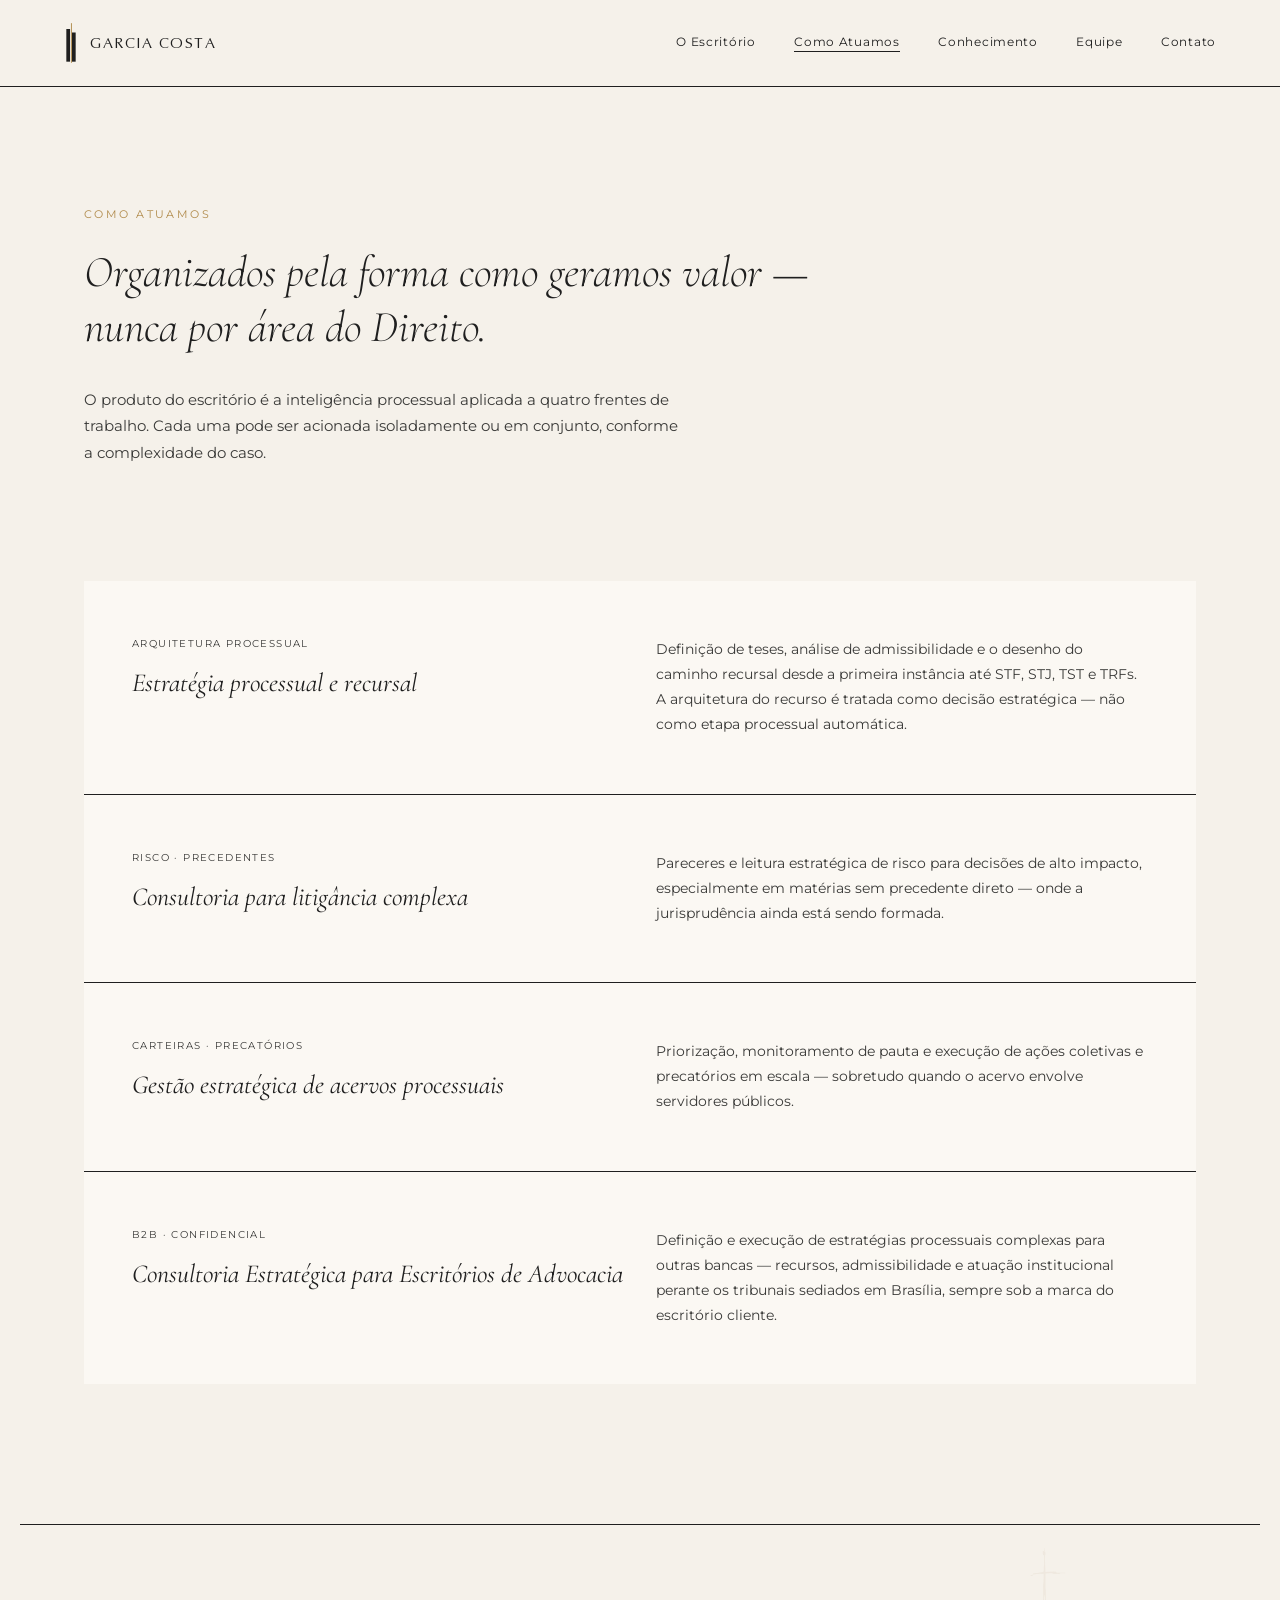
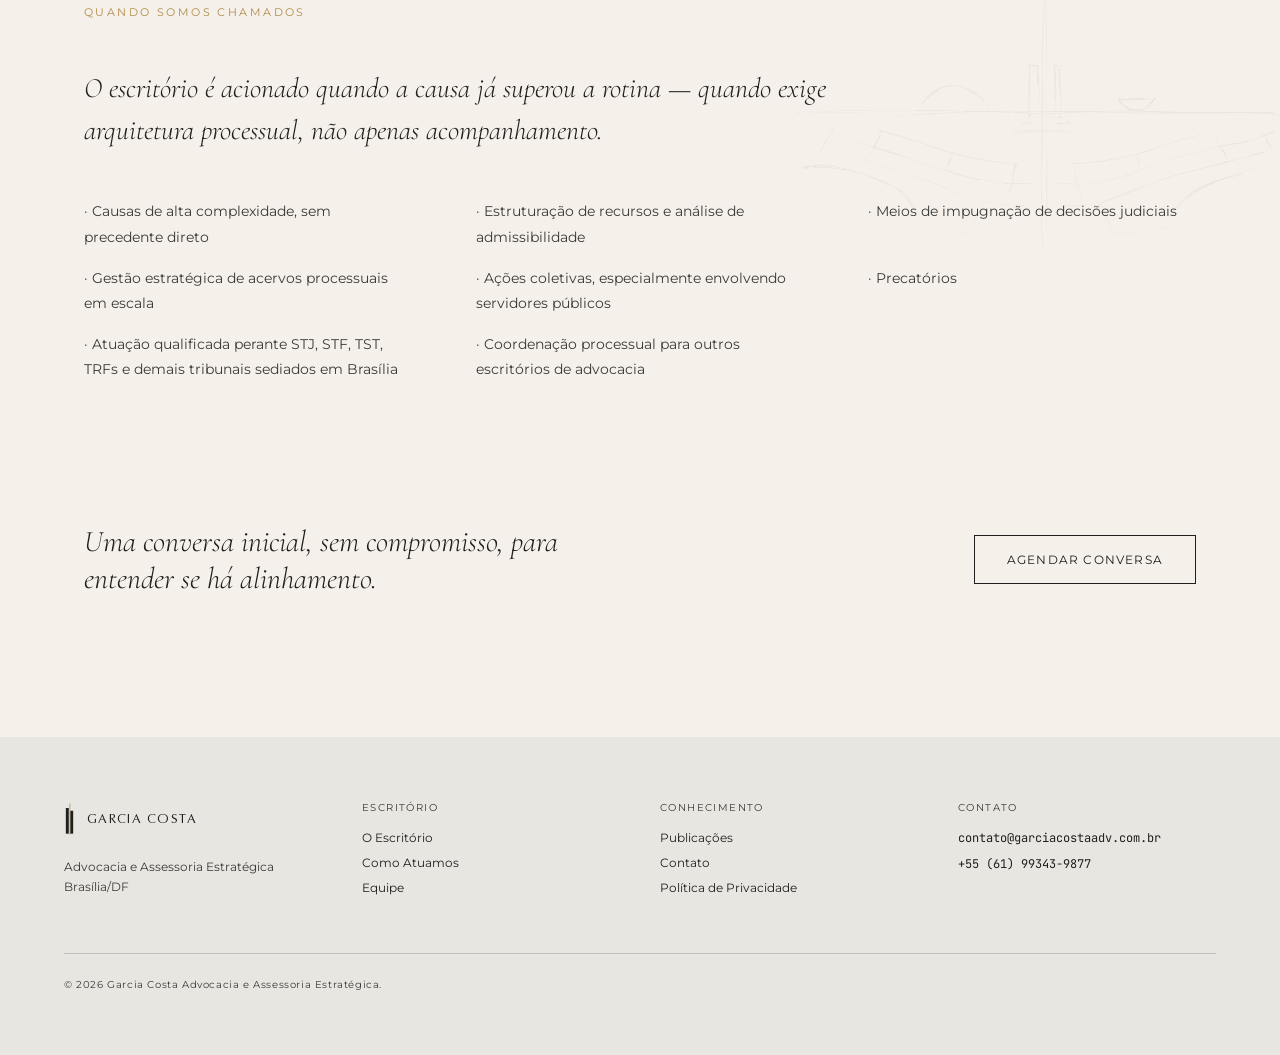
==== como-atuamos.html @ 724e0281 "Add files via upload Publica website institucional v1.1" ====
<!DOCTYPE html>
<html lang="pt-BR">
<head>
<meta charset="utf-8">
<meta name="viewport" content="width=device-width, initial-scale=1">
<title>Como Atuamos — Garcia Costa</title>
<meta name="description" content="Arquitetura processual, consultoria para litigância complexa, gestão de acervos e consultoria estratégica para escritórios de advocacia.">
<!-- Config central: /assets/js/site-config.js — domínio, e-mail, telefone e og:image devem espelhar exatamente os valores ali definidos. -->
<link rel="canonical" href="https://www.garciacosta.adv.br/como-atuamos">
<meta property="og:type" content="website">
<meta property="og:locale" content="pt_BR">
<meta property="og:site_name" content="Garcia Costa — Advocacia e Assessoria Estratégica">
<meta property="og:title" content="Como Atuamos — Garcia Costa">
<meta property="og:description" content="Arquitetura processual, consultoria para litigância complexa, gestão de acervos e consultoria estratégica para escritórios de advocacia.">
<meta property="og:url" content="https://www.garciacosta.adv.br/como-atuamos">
<!-- [INSERIR DADO REAL] og:image — adicionar /assets/images/og-image.jpg (1200x630) quando a fotografia institucional estiver disponível -->
<meta name="twitter:card" content="summary_large_image">
<link rel="icon" href="/favicon.ico" sizes="any">
<link rel="icon" type="image/svg+xml" href="/assets/images/favicon.svg">
<link rel="manifest" href="/manifest.webmanifest">
<link rel="preconnect" href="https://fonts.googleapis.com">
<link rel="preconnect" href="https://fonts.gstatic.com" crossorigin>
<link href="https://fonts.googleapis.com/css2?family=Cormorant+Garamond:ital,wght@0,300;0,400;1,300;1,400&family=Montserrat:wght@300;400;500;600&family=JetBrains+Mono:wght@400&display=swap" rel="stylesheet">
<link rel="stylesheet" href="/assets/css/style.css">

</head>
<body>
  <a href="#main-content" class="skip-link">Pular para o conteúdo</a>
  <header class="site-header">
    <a href="/index.html" class="brand">
      <svg viewBox="70 5 60 190" class="brand-mark" aria-hidden="true"><rect x="80" y="40" width="16" height="140" fill="#1F1F1F"></rect><rect x="104" y="55" width="16" height="125" fill="#1F1F1F"></rect><line x1="102" y1="15" x2="102" y2="185" stroke="#B08A4A" stroke-width="4"></line></svg>
      <span class="brand-word">GARCIA COSTA</span>
    </a>
    <nav class="site-nav" aria-label="Navegação principal">
      <a href="/o-escritorio.html">O Escritório</a>
      <a href="/como-atuamos.html" aria-current="page" class="is-active">Como Atuamos</a>
      <a href="/conhecimento.html">Conhecimento</a>
      <a href="/equipe.html">Equipe</a>
      <a href="/contato.html">Contato</a>
    </nav>
    <button type="button" class="nav-toggle" aria-label="Abrir menu de navegação" aria-expanded="false" aria-controls="mobile-nav">
      <span class="nav-toggle-bar"></span>
    </button>
  </header>
  <nav id="mobile-nav" class="site-nav-mobile" aria-label="Navegação principal (móvel)">
    <a href="/o-escritorio.html">O Escritório</a>
    <a href="/como-atuamos.html" aria-current="page">Como Atuamos</a>
    <a href="/conhecimento.html">Conhecimento</a>
    <a href="/equipe.html">Equipe</a>
    <a href="/contato.html">Contato</a>
  </nav>
  <main id="main-content">

  <section class="wrap" style="padding-top:clamp(72px,14vw,120px); padding-bottom:clamp(48px,10vw,100px);">
    <div class="eyebrow">Como Atuamos</div>
    <h1 style="font-style:italic; font-size:clamp(28px,5vw,44px); line-height:1.25; margin-bottom:32px; max-width:760px;">Organizados pela forma como geramos valor — nunca por área do Direito.</h1>
    <p style="font-size:15px; line-height:1.75; max-width:600px;">O produto do escritório é a inteligência processual aplicada a quatro frentes de trabalho. Cada uma pode ser acionada isoladamente ou em conjunto, conforme a complexidade do caso.</p>
  </section>

  <section class="wrap" style="padding-bottom:clamp(64px,12vw,140px);">
    <div style="display:flex; flex-direction:column; gap:1px; background:#1F1F1F;">
      <div style="background:#FBF8F3; padding:clamp(32px,6vw,56px) clamp(24px,5vw,48px); display:grid; grid-template-columns:repeat(auto-fit,minmax(220px,1fr)); gap:32px;">
        <div>
          <div style="font-size:10px; letter-spacing:0.14em; text-transform:uppercase; color:#3A3A38; margin-bottom:16px;">Arquitetura processual</div>
          <div style="font-family:'Cormorant Garamond',serif; font-style:italic; font-size:26px; line-height:1.3;">Estratégia processual e recursal</div>
        </div>
        <div style="font-size:14px; line-height:1.8; color:#3A3A38;">Definição de teses, análise de admissibilidade e o desenho do caminho recursal desde a primeira instância até STF, STJ, TST e TRFs. A arquitetura do recurso é tratada como decisão estratégica — não como etapa processual automática.</div>
      </div>
      <div style="background:#FBF8F3; padding:clamp(32px,6vw,56px) clamp(24px,5vw,48px); display:grid; grid-template-columns:repeat(auto-fit,minmax(220px,1fr)); gap:32px;">
        <div>
          <div style="font-size:10px; letter-spacing:0.14em; text-transform:uppercase; color:#3A3A38; margin-bottom:16px;">Risco · Precedentes</div>
          <div style="font-family:'Cormorant Garamond',serif; font-style:italic; font-size:26px; line-height:1.3;">Consultoria para litigância complexa</div>
        </div>
        <div style="font-size:14px; line-height:1.8; color:#3A3A38;">Pareceres e leitura estratégica de risco para decisões de alto impacto, especialmente em matérias sem precedente direto — onde a jurisprudência ainda está sendo formada.</div>
      </div>
      <div style="background:#FBF8F3; padding:clamp(32px,6vw,56px) clamp(24px,5vw,48px); display:grid; grid-template-columns:repeat(auto-fit,minmax(220px,1fr)); gap:32px;">
        <div>
          <div style="font-size:10px; letter-spacing:0.14em; text-transform:uppercase; color:#3A3A38; margin-bottom:16px;">Carteiras · Precatórios</div>
          <div style="font-family:'Cormorant Garamond',serif; font-style:italic; font-size:26px; line-height:1.3;">Gestão estratégica de acervos processuais</div>
        </div>
        <div style="font-size:14px; line-height:1.8; color:#3A3A38;">Priorização, monitoramento de pauta e execução de ações coletivas e precatórios em escala — sobretudo quando o acervo envolve servidores públicos.</div>
      </div>
      <div style="background:#FBF8F3; padding:clamp(32px,6vw,56px) clamp(24px,5vw,48px); display:grid; grid-template-columns:repeat(auto-fit,minmax(220px,1fr)); gap:32px;">
        <div>
          <div style="font-size:10px; letter-spacing:0.14em; text-transform:uppercase; color:#3A3A38; margin-bottom:16px;">B2B · Confidencial</div>
          <div style="font-family:'Cormorant Garamond',serif; font-style:italic; font-size:26px; line-height:1.3;">Consultoria Estratégica para Escritórios de Advocacia</div>
        </div>
        <div style="font-size:14px; line-height:1.8; color:#3A3A38;">Definição e execução de estratégias processuais complexas para outras bancas — recursos, admissibilidade e atuação institucional perante os tribunais sediados em Brasília, sempre sob a marca do escritório cliente.</div>
      </div>
    </div>
  </section>

  <section class="wrap rule-top" style="padding-top:80px; padding-bottom:clamp(64px,12vw,140px); position:relative;">
    <img src="/assets/images/croqui-brasilia-original.png" alt="" style="position:absolute; top:-40px; right:-120px; width:640px; max-width:none; opacity:0.06; mix-blend-mode:multiply; pointer-events:none;">
    <div class="eyebrow" style="margin-bottom:48px; position:relative;">Quando somos chamados</div>
    <h2 style="font-style:italic; font-size:clamp(20px,3.5vw,28px); line-height:1.5; margin-bottom:48px; max-width:760px; position:relative;">O escritório é acionado quando a causa já superou a rotina — quando exige arquitetura processual, não apenas acompanhamento.</h2>
    <div style="display:grid; grid-template-columns:repeat(auto-fit,minmax(300px,1fr)); gap:16px clamp(24px,5vw,64px); position:relative; font-size:14px; line-height:1.8; color:#3A3A38;">
      <div>· Causas de alta complexidade, sem precedente direto</div>
      <div>· Estruturação de recursos e análise de admissibilidade</div>
      <div>· Meios de impugnação de decisões judiciais</div>
      <div>· Gestão estratégica de acervos processuais em escala</div>
      <div>· Ações coletivas, especialmente envolvendo servidores públicos</div>
      <div>· Precatórios</div>
      <div>· Atuação qualificada perante STJ, STF, TST, TRFs e demais tribunais sediados em Brasília</div>
      <div>· Coordenação processual para outros escritórios de advocacia</div>
    </div>
  </section>

  <section class="wrap" style="padding-bottom:clamp(64px,12vw,140px); display:flex; justify-content:space-between; align-items:center; flex-wrap:wrap; gap:32px;">
    <h2 style="font-style:italic; font-size:clamp(22px,3.5vw,30px); max-width:560px;">Uma conversa inicial, sem compromisso, para entender se há alinhamento.</h2>
    <a href="/contato.html" class="btn">Agendar conversa</a>
  </section>

  </main>
  <footer class="site-footer">
    <div class="footer-grid">
      <div>
        <div class="brand" style="margin-bottom:20px;">
          <svg viewBox="70 5 60 190" class="brand-mark" style="width:11px;height:36px;" aria-hidden="true"><rect x="80" y="40" width="16" height="140" fill="#1F1F1F"></rect><rect x="104" y="55" width="16" height="125" fill="#1F1F1F"></rect><line x1="102" y1="15" x2="102" y2="185" stroke="#B08A4A" stroke-width="4"></line></svg>
          <span class="brand-word" style="font-size:13px;">GARCIA COSTA</span>
        </div>
        <div class="footer-text">Advocacia e Assessoria Estratégica<br>Brasília/DF</div>
      </div>
      <div>
        <div class="footer-heading">Escritório</div>
        <div class="footer-links">
          <a href="/o-escritorio.html">O Escritório</a>
          <a href="/como-atuamos.html">Como Atuamos</a>
          <a href="/equipe.html">Equipe</a>
        </div>
      </div>
      <div>
        <div class="footer-heading">Conhecimento</div>
        <div class="footer-links">
          <a href="/conhecimento.html">Publicações</a>
          <a href="/contato.html">Contato</a>
          <a href="/politica-de-privacidade.html">Política de Privacidade</a>
        </div>
      </div>
      <div>
        <div class="footer-heading">Contato</div>
        <div class="footer-links mono">
          <a href="mailto:contato@garciacosta.adv.br" data-sc="email-href" data-sc-text="email">contato@garciacosta.adv.br</a>
          <a href="tel:+556199999999" data-sc="phone-href" data-sc-text="phoneDisplay">+55 61 9999.9999</a>
        </div>
      </div>
    </div>
    <div class="footer-bottom">© 2026 Garcia Costa Advocacia e Assessoria Estratégica.</div>
  </footer>
  <script src="/assets/js/site-config.js"></script>
  <script src="/assets/js/main.js" defer></script>
</body>
</html>
---- assets/css/style.css ----
/* Garcia Costa — Design System (produção) */
:root {
  --bone:#F5F1EA; --paper:#FBF8F3; --mist:#E8E6E1; --concrete:#BFC1BE;
  --ink-soft:#3A3A38; --graphite:#1F1F1F; --bronze:#B08A4A; --bronze-deep:#8E6E36;
  --max:1240px;
}
@font-face { font-family:"Optima"; src:url("/assets/fonts/Optima-Regular.ttf") format("truetype"); font-weight:400; font-display:swap; }
* { box-sizing:border-box; }
html { -webkit-text-size-adjust:100%; }
body { margin:0; background:var(--bone); color:var(--graphite); font-family:'Montserrat',sans-serif; -webkit-font-smoothing:antialiased; }
h1,h2,h3 { font-family:'Cormorant Garamond',serif; font-weight:300; margin:0; }
p,li { color:var(--ink-soft); }
a { color:var(--graphite); text-decoration:none; }
a:hover { color:var(--bronze); }
a:focus-visible, button:focus-visible, input:focus-visible, textarea:focus-visible {
  outline:2px solid var(--bronze); outline-offset:2px;
}
img { max-width:100%; }
.mono { font-family:'JetBrains Mono',monospace; }
.eyebrow { font-size:11px; letter-spacing:0.22em; text-transform:uppercase; color:var(--bronze); margin-bottom:24px; }

.skip-link {
  position:absolute; left:-9999px; top:0; z-index:100;
  background:var(--graphite); color:var(--bone); padding:12px 20px; font-size:13px;
}
.skip-link:focus { left:12px; top:12px; }

/* Header */
.site-header {
  position:sticky; top:0; z-index:20; background:var(--bone);
  border-bottom:1px solid var(--graphite);
  display:flex; align-items:center; justify-content:space-between;
  padding:20px clamp(20px,6vw,64px);
}
.brand { display:inline-flex; align-items:center; gap:12px; }
.brand-mark { width:14px; height:46px; }
.brand-word { font-family:'Optima','Montserrat',sans-serif; font-size:15px; letter-spacing:0.1em; color:var(--graphite); }
.site-nav { display:flex; gap:clamp(20px,3vw,40px); font-size:12px; letter-spacing:0.06em; }
.site-nav a.is-active { border-bottom:1px solid var(--graphite); padding-bottom:2px; }
.nav-toggle {
  display:none; background:none; border:1px solid var(--graphite); width:40px; height:40px;
  align-items:center; justify-content:center; padding:0; cursor:pointer;
}
.nav-toggle-bar, .nav-toggle-bar::before, .nav-toggle-bar::after {
  content:''; display:block; width:18px; height:1px; background:var(--graphite);
}
.nav-toggle-bar { position:relative; }
.nav-toggle-bar::before { position:absolute; top:-6px; left:0; }
.nav-toggle-bar::after { position:absolute; top:6px; left:0; }
.site-nav-mobile {
  display:none; flex-direction:column; background:var(--bone);
  border-bottom:1px solid var(--graphite); padding:8px clamp(20px,6vw,64px) 24px; font-size:14px;
}
.site-nav-mobile a { padding:14px 0; border-bottom:1px solid var(--mist); color:var(--graphite); }
.site-nav-mobile a:last-child { border-bottom:none; }
.site-nav-mobile.is-open { display:flex; }
@media (max-width:759px) {
  .site-nav { display:none; }
  .nav-toggle { display:flex; }
}

/* Footer */
.site-footer { background:var(--mist); padding:clamp(40px,8vw,64px) clamp(20px,6vw,64px); }
.footer-grid { max-width:var(--max); margin:0 auto; display:grid; grid-template-columns:repeat(auto-fit,minmax(180px,1fr)); gap:40px; }
.footer-text { font-size:12px; color:var(--ink-soft); line-height:1.7; }
.footer-heading { font-size:10px; letter-spacing:0.14em; text-transform:uppercase; color:var(--ink-soft); margin-bottom:16px; }
.footer-links { display:flex; flex-direction:column; gap:10px; font-size:12px; }
.footer-bottom { max-width:var(--max); margin:56px auto 0; padding-top:24px; border-top:1px solid var(--concrete); font-size:10px; color:var(--ink-soft); letter-spacing:0.06em; }

/* Layout helpers */
.wrap { max-width:var(--max); margin:0 auto; padding-left:clamp(20px,6vw,64px); padding-right:clamp(20px,6vw,64px); }
.wrap-narrow { max-width:900px; margin:0 auto; padding-left:clamp(20px,6vw,64px); padding-right:clamp(20px,6vw,64px); }
.wrap-article { max-width:680px; margin:0 auto; padding-left:clamp(20px,6vw,64px); padding-right:clamp(20px,6vw,64px); }
.rule-top { border-top:1px solid var(--graphite); }

/* Cards */
.card-publicacao { display:block; color:var(--graphite); }
.card-publicacao .thumb { aspect-ratio:4/3; background:repeating-linear-gradient(135deg,var(--mist),var(--mist) 10px,#DFDCD3 10px,#DFDCD3 20px); margin-bottom:20px; }
.card-publicacao .category { font-size:10px; letter-spacing:0.1em; text-transform:uppercase; color:var(--bronze); margin-bottom:8px; }
.card-publicacao .title { font-family:'Cormorant Garamond',serif; font-style:italic; font-size:18px; margin-bottom:8px; line-height:1.35; }
.card-publicacao .date { font-family:'JetBrains Mono',monospace; font-size:11px; color:var(--ink-soft); }

.card-equipe { display:block; color:var(--graphite); background:var(--paper); border-top:1px solid var(--graphite); padding:28px 24px; }
.card-equipe .photo { aspect-ratio:1; width:72px; background:repeating-linear-gradient(135deg,var(--mist),var(--mist) 8px,#DFDCD3 8px,#DFDCD3 16px); margin-bottom:20px; }
.card-equipe .name { font-size:14px; font-weight:500; }
.card-equipe .role { font-size:10px; letter-spacing:0.1em; text-transform:uppercase; color:var(--ink-soft); margin-top:6px; }

/* Buttons / links */
.btn {
  display:inline-block; font-size:12px; letter-spacing:0.1em; text-transform:uppercase;
  border:1px solid var(--graphite); padding:16px 32px; background:none; color:var(--graphite);
  font-family:'Montserrat',sans-serif; cursor:pointer;
}
.link-underline { font-size:12px; letter-spacing:0.06em; border-bottom:1px solid var(--graphite); padding-bottom:2px; display:inline-block; }

/* Forms */
.field { margin-bottom:28px; }
.field label { display:block; font-size:10px; letter-spacing:0.12em; text-transform:uppercase; color:var(--ink-soft); margin-bottom:8px; }
.field input, .field textarea {
  width:100%; border:none; border-bottom:1px solid var(--graphite); background:transparent;
  padding:8px 0; font-size:14px; font-family:'Montserrat',sans-serif; color:var(--graphite); outline:none;
}
.field textarea { resize:none; height:96px; }

/* Diferenciais / pilares grid */
.grid-hairline { display:grid; gap:1px; background:var(--graphite); }
.grid-hairline > * { background:var(--bone); }
.tile { padding:40px 32px; }
.tile .num { font-family:'Cormorant Garamond',serif; font-style:italic; font-size:22px; color:var(--bronze); margin-bottom:16px; }
.tile .tile-title { font-size:14px; font-weight:500; margin-bottom:10px; }
.tile .tile-body { font-size:13px; line-height:1.7; color:var(--ink-soft); }

@media print { .site-header, .nav-toggle, .site-nav-mobile { display:none; } }
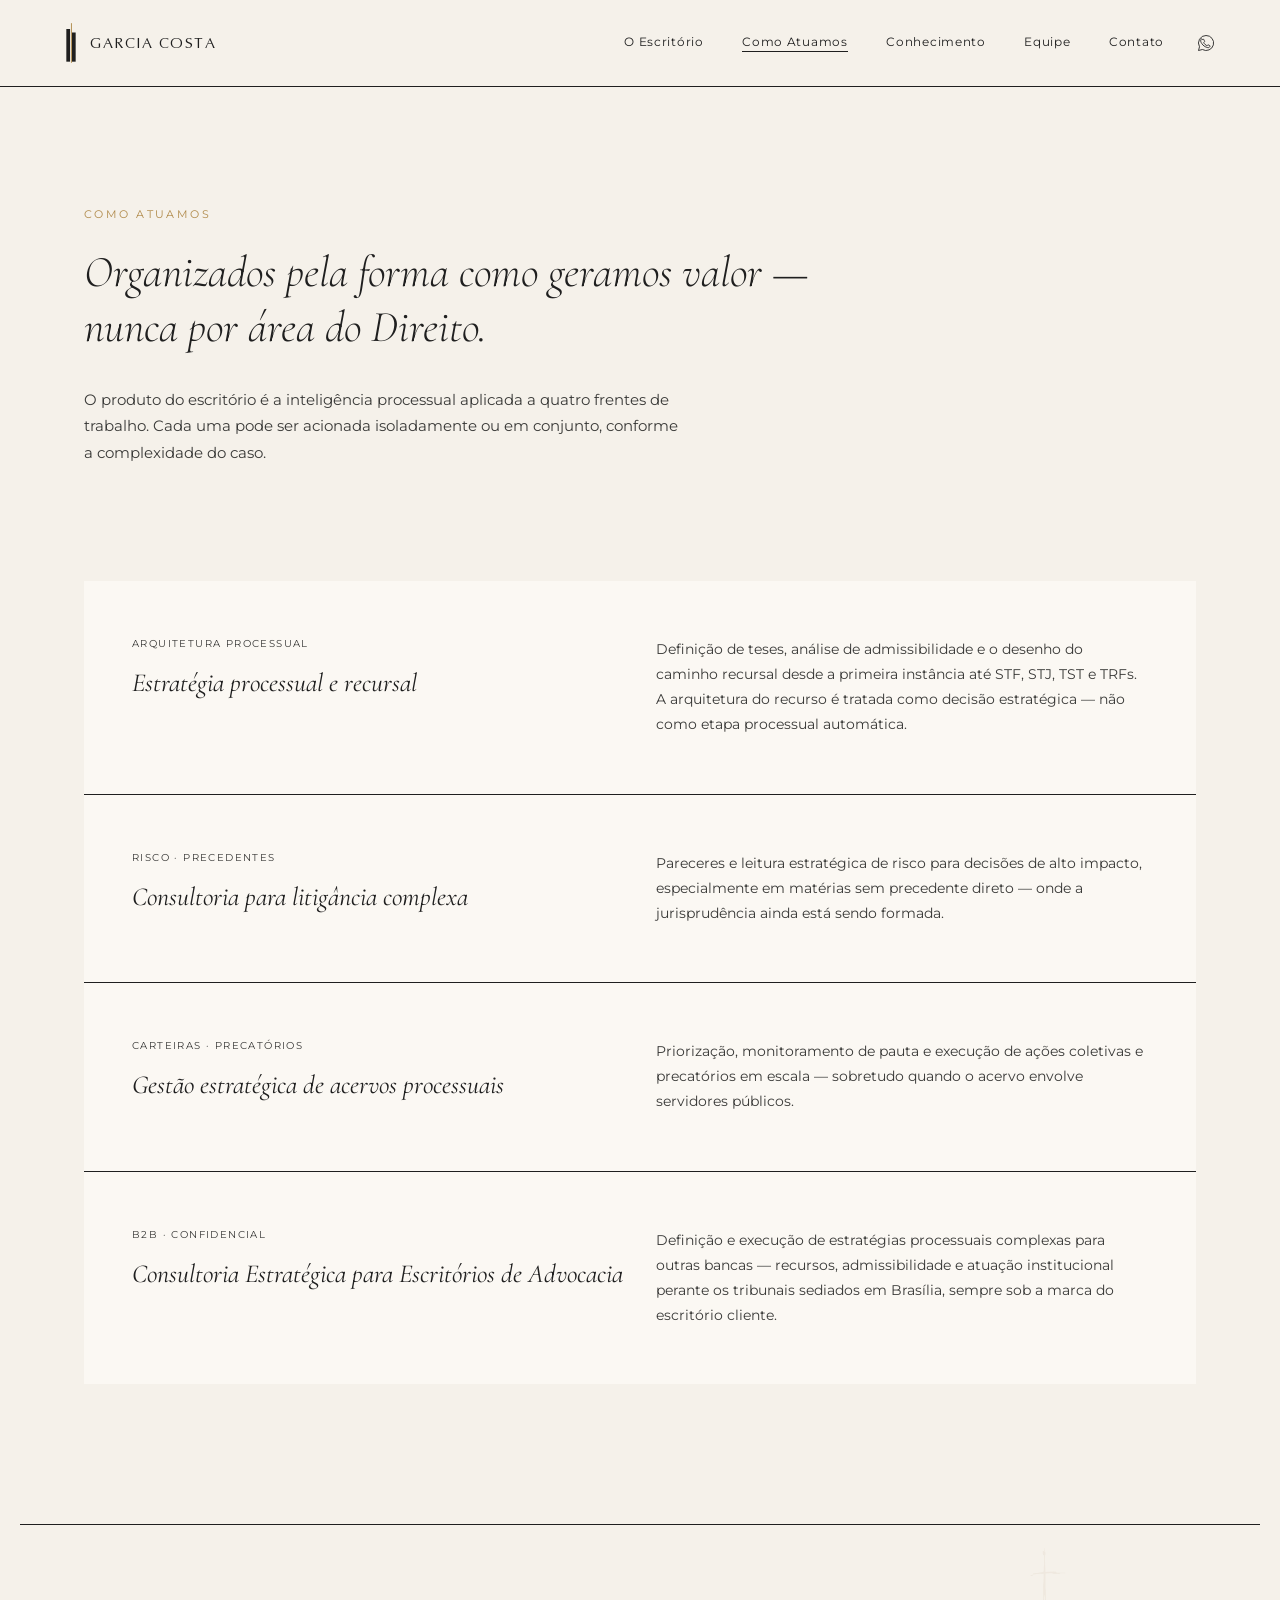
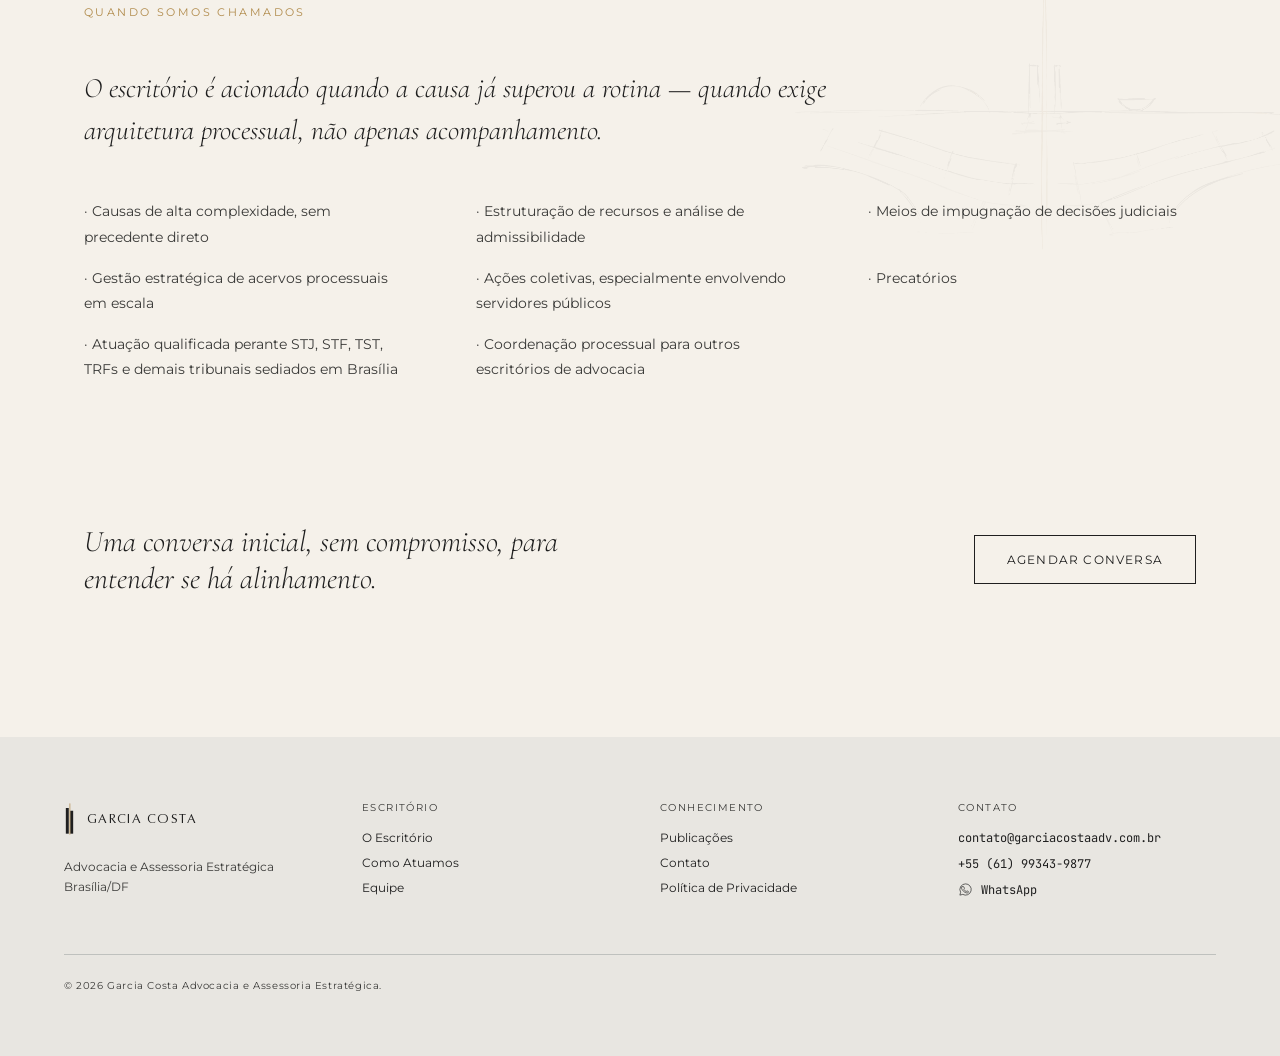
==== commit 464f1403: "Adiciona croqui institucional na home e ícones de WhatsApp - Substitui o quadrado placeholder da hom" ====
--- a/como-atuamos.html
+++ b/como-atuamos.html
@@ -31,16 +31,21 @@
       <svg viewBox="70 5 60 190" class="brand-mark" aria-hidden="true"><rect x="80" y="40" width="16" height="140" fill="#1F1F1F"></rect><rect x="104" y="55" width="16" height="125" fill="#1F1F1F"></rect><line x1="102" y1="15" x2="102" y2="185" stroke="#B08A4A" stroke-width="4"></line></svg>
       <span class="brand-word">GARCIA COSTA</span>
     </a>
-    <nav class="site-nav" aria-label="Navegação principal">
-      <a href="/o-escritorio.html">O Escritório</a>
-      <a href="/como-atuamos.html" aria-current="page" class="is-active">Como Atuamos</a>
-      <a href="/conhecimento.html">Conhecimento</a>
-      <a href="/equipe.html">Equipe</a>
-      <a href="/contato.html">Contato</a>
-    </nav>
-    <button type="button" class="nav-toggle" aria-label="Abrir menu de navegação" aria-expanded="false" aria-controls="mobile-nav">
-      <span class="nav-toggle-bar"></span>
-    </button>
+    <div class="header-right">
+      <nav class="site-nav" aria-label="Navegação principal">
+        <a href="/o-escritorio.html">O Escritório</a>
+        <a href="/como-atuamos.html" aria-current="page" class="is-active">Como Atuamos</a>
+        <a href="/conhecimento.html">Conhecimento</a>
+        <a href="/equipe.html">Equipe</a>
+        <a href="/contato.html">Contato</a>
+      </nav>
+      <a href="https://wa.me/5561993439877" data-sc="whatsapp-href" class="icon-whatsapp" target="_blank" rel="noopener" aria-label="Conversar no WhatsApp">
+        <svg viewBox="0 0 32 32" fill="none" stroke="currentColor" stroke-width="1.4" aria-hidden="true"><path d="M16 4a12 12 0 0 0-10.4 18l-1.6 6 6.2-1.6A12 12 0 1 0 16 4z"/><path d="M10.4 10.8c.3-.7.6-.7.9-.7h.7c.2 0 .5 0 .7.6.3.7.9 2.2 1 2.4.1.2.1.4 0 .6-.1.3-.2.4-.4.6l-.6.6c-.2.2-.4.4-.2.8.2.4 1 1.7 2.1 2.7 1.3 1.1 2.3 1.5 2.7 1.7.4.2.6.1.8-.1l.7-.9c.2-.3.5-.2.8-.1l2.1 1c.3.1.5.2.6.4.1.2.1.8-.2 1.5-.2.7-1.4 1.4-2.1 1.5-.7.1-1.4.1-4.5-1.1-3.7-1.5-6.1-5.2-6.3-5.5-.2-.3-1.7-2.3-1.7-4.3s1.1-3.1 1.4-3.5z"/></svg>
+      </a>
+      <button type="button" class="nav-toggle" aria-label="Abrir menu de navegação" aria-expanded="false" aria-controls="mobile-nav">
+        <span class="nav-toggle-bar"></span>
+      </button>
+    </div>
   </header>
   <nav id="mobile-nav" class="site-nav-mobile" aria-label="Navegação principal (móvel)">
     <a href="/o-escritorio.html">O Escritório</a>
@@ -142,6 +147,10 @@
         <div class="footer-links mono">
           <a href="mailto:contato@garciacosta.adv.br" data-sc="email-href" data-sc-text="email">contato@garciacosta.adv.br</a>
           <a href="tel:+556199999999" data-sc="phone-href" data-sc-text="phoneDisplay">+55 61 9999.9999</a>
+          <a href="https://wa.me/5561993439877" data-sc="whatsapp-href" class="footer-whatsapp" target="_blank" rel="noopener" aria-label="Conversar no WhatsApp">
+            <svg viewBox="0 0 32 32" fill="none" stroke="currentColor" stroke-width="1.4" aria-hidden="true"><path d="M16 4a12 12 0 0 0-10.4 18l-1.6 6 6.2-1.6A12 12 0 1 0 16 4z"/><path d="M10.4 10.8c.3-.7.6-.7.9-.7h.7c.2 0 .5 0 .7.6.3.7.9 2.2 1 2.4.1.2.1.4 0 .6-.1.3-.2.4-.4.6l-.6.6c-.2.2-.4.4-.2.8.2.4 1 1.7 2.1 2.7 1.3 1.1 2.3 1.5 2.7 1.7.4.2.6.1.8-.1l.7-.9c.2-.3.5-.2.8-.1l2.1 1c.3.1.5.2.6.4.1.2.1.8-.2 1.5-.2.7-1.4 1.4-2.1 1.5-.7.1-1.4.1-4.5-1.1-3.7-1.5-6.1-5.2-6.3-5.5-.2-.3-1.7-2.3-1.7-4.3s1.1-3.1 1.4-3.5z"/></svg>
+            <span>WhatsApp</span>
+          </a>
         </div>
       </div>
     </div>
--- a/assets/css/style.css
+++ b/assets/css/style.css
@@ -35,8 +35,15 @@
 .brand { display:inline-flex; align-items:center; gap:12px; }
 .brand-mark { width:14px; height:46px; }
 .brand-word { font-family:'Optima','Montserrat',sans-serif; font-size:15px; letter-spacing:0.1em; color:var(--graphite); }
+.header-right { display:flex; align-items:center; gap:clamp(16px,3vw,32px); }
 .site-nav { display:flex; gap:clamp(20px,3vw,40px); font-size:12px; letter-spacing:0.06em; }
 .site-nav a.is-active { border-bottom:1px solid var(--graphite); padding-bottom:2px; }
+.icon-whatsapp { display:inline-flex; color:var(--graphite); }
+.icon-whatsapp svg { width:20px; height:20px; }
+.icon-whatsapp:hover { color:var(--bronze); }
+.footer-whatsapp { display:inline-flex; align-items:center; gap:8px; color:var(--graphite); }
+.footer-whatsapp svg { width:15px; height:15px; }
+.footer-whatsapp:hover { color:var(--bronze); }
 .nav-toggle {
   display:none; background:none; border:1px solid var(--graphite); width:40px; height:40px;
   align-items:center; justify-content:center; padding:0; cursor:pointer;
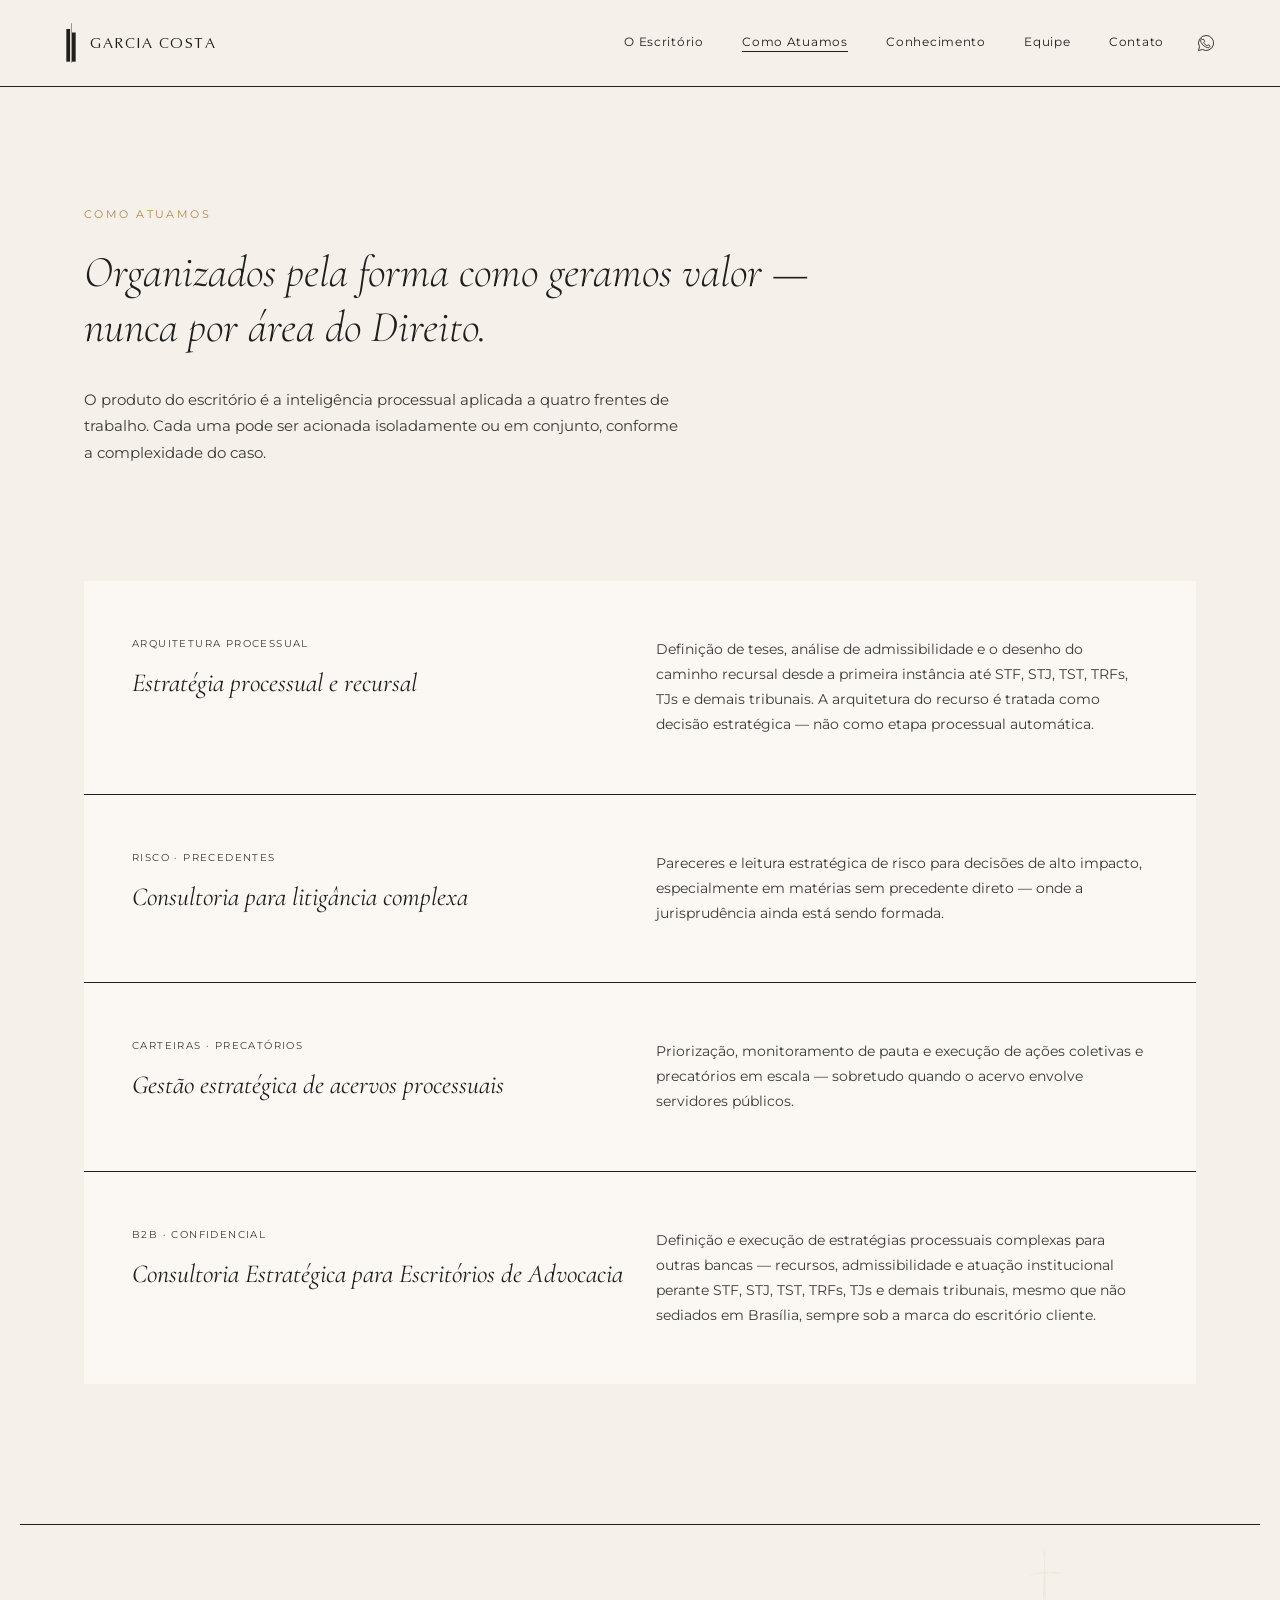
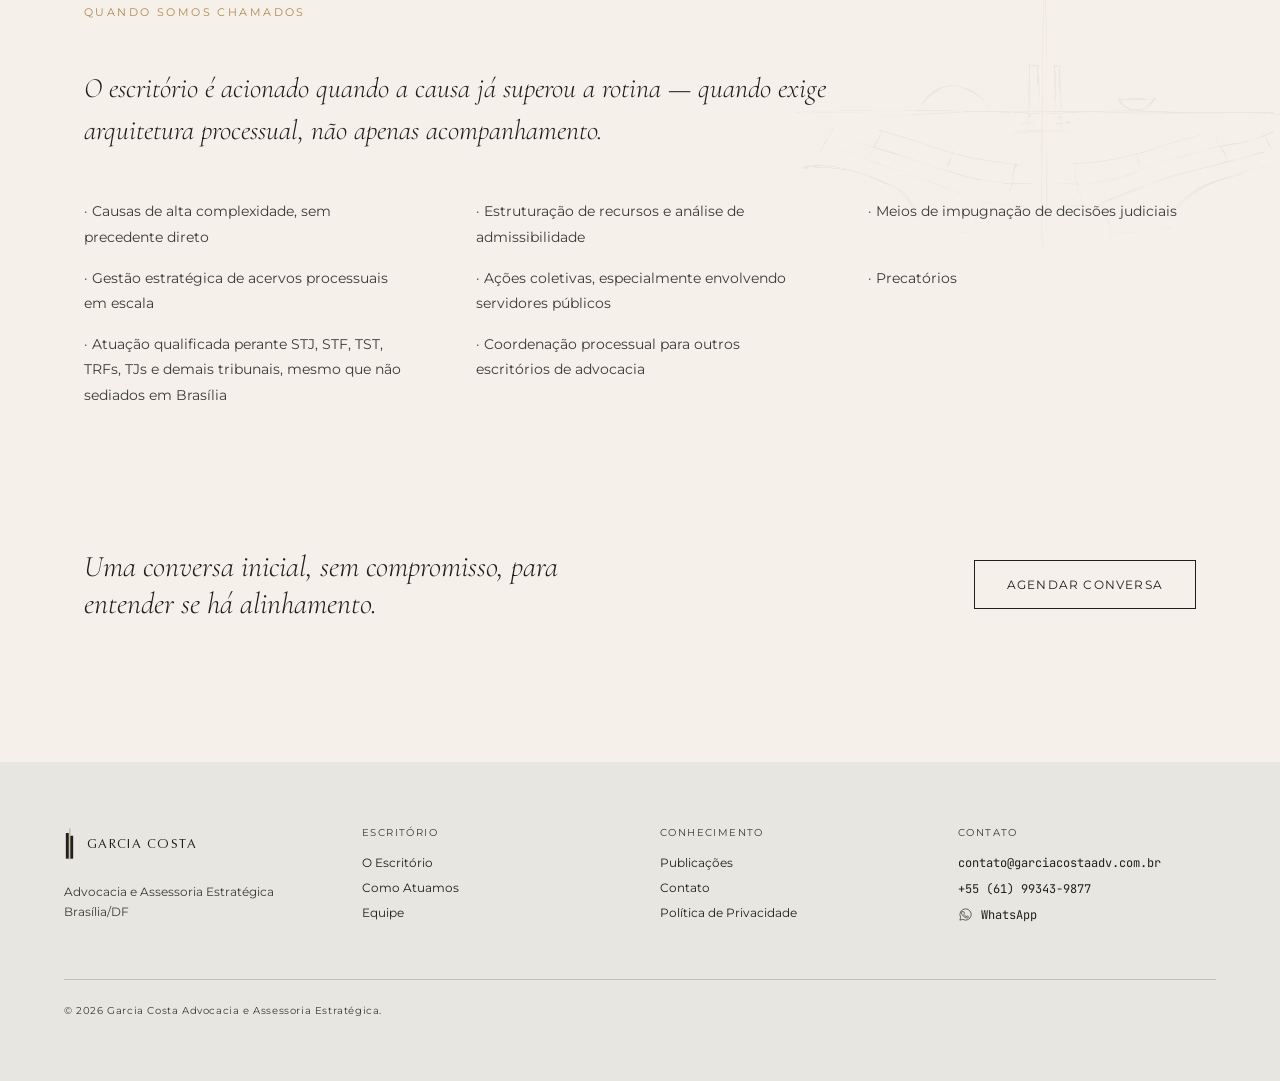
==== commit 9bab5745: "Ajusta croqui da home e amplia menção a tribunais - Croqui da caixa hero agora é ampliado (zoom), co" ====
--- a/como-atuamos.html
+++ b/como-atuamos.html
@@ -69,7 +69,7 @@
           <div style="font-size:10px; letter-spacing:0.14em; text-transform:uppercase; color:#3A3A38; margin-bottom:16px;">Arquitetura processual</div>
           <div style="font-family:'Cormorant Garamond',serif; font-style:italic; font-size:26px; line-height:1.3;">Estratégia processual e recursal</div>
         </div>
-        <div style="font-size:14px; line-height:1.8; color:#3A3A38;">Definição de teses, análise de admissibilidade e o desenho do caminho recursal desde a primeira instância até STF, STJ, TST e TRFs. A arquitetura do recurso é tratada como decisão estratégica — não como etapa processual automática.</div>
+        <div style="font-size:14px; line-height:1.8; color:#3A3A38;">Definição de teses, análise de admissibilidade e o desenho do caminho recursal desde a primeira instância até STF, STJ, TST, TRFs, TJs e demais tribunais. A arquitetura do recurso é tratada como decisão estratégica — não como etapa processual automática.</div>
       </div>
       <div style="background:#FBF8F3; padding:clamp(32px,6vw,56px) clamp(24px,5vw,48px); display:grid; grid-template-columns:repeat(auto-fit,minmax(220px,1fr)); gap:32px;">
         <div>
@@ -90,7 +90,7 @@
           <div style="font-size:10px; letter-spacing:0.14em; text-transform:uppercase; color:#3A3A38; margin-bottom:16px;">B2B · Confidencial</div>
           <div style="font-family:'Cormorant Garamond',serif; font-style:italic; font-size:26px; line-height:1.3;">Consultoria Estratégica para Escritórios de Advocacia</div>
         </div>
-        <div style="font-size:14px; line-height:1.8; color:#3A3A38;">Definição e execução de estratégias processuais complexas para outras bancas — recursos, admissibilidade e atuação institucional perante os tribunais sediados em Brasília, sempre sob a marca do escritório cliente.</div>
+        <div style="font-size:14px; line-height:1.8; color:#3A3A38;">Definição e execução de estratégias processuais complexas para outras bancas — recursos, admissibilidade e atuação institucional perante STF, STJ, TST, TRFs, TJs e demais tribunais, mesmo que não sediados em Brasília, sempre sob a marca do escritório cliente.</div>
       </div>
     </div>
   </section>
@@ -106,7 +106,7 @@
       <div>· Gestão estratégica de acervos processuais em escala</div>
       <div>· Ações coletivas, especialmente envolvendo servidores públicos</div>
       <div>· Precatórios</div>
-      <div>· Atuação qualificada perante STJ, STF, TST, TRFs e demais tribunais sediados em Brasília</div>
+      <div>· Atuação qualificada perante STJ, STF, TST, TRFs, TJs e demais tribunais, mesmo que não sediados em Brasília</div>
       <div>· Coordenação processual para outros escritórios de advocacia</div>
     </div>
   </section>
